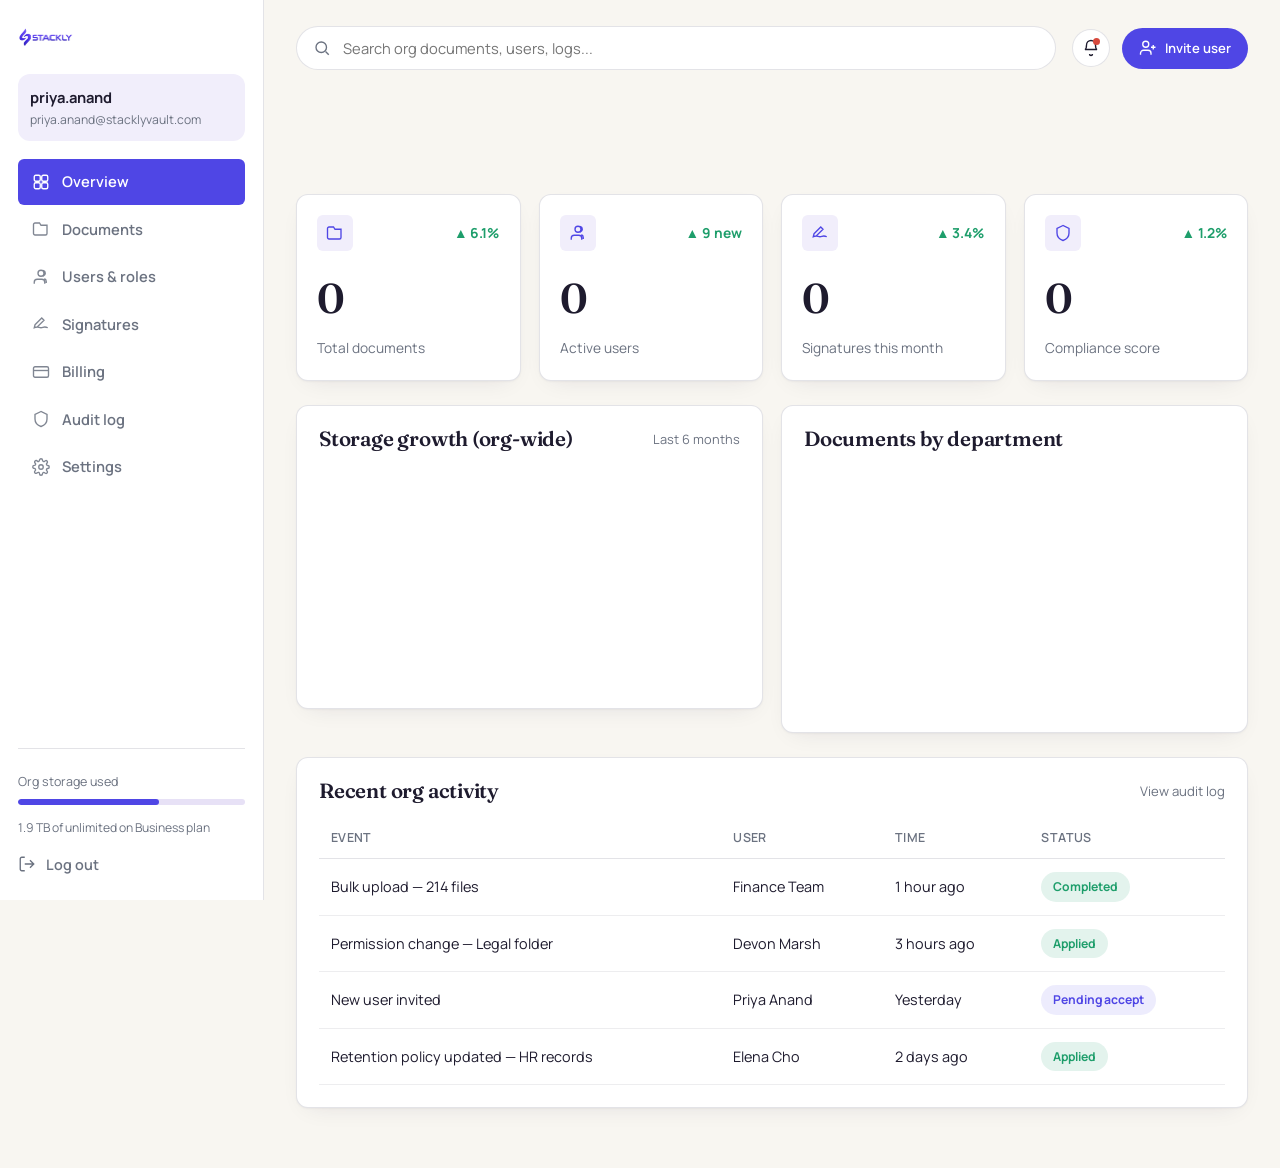
==== admin-dashboard.html @ 72984725 "Add files via upload" ====
<!DOCTYPE html>
<html lang="en">
<head>
<meta charset="UTF-8">
<meta name="viewport" content="width=device-width, initial-scale=1.0">
<title>Admin Dashboard — Stackly Vault</title>
<meta name="description" content="Manage users, documents, signatures, billing, and audit logs across your Stackly Vault organization.">
<link rel="icon" href="./stackly.png">
<link rel="preconnect" href="https://fonts.googleapis.com">
<style>
/* ============================================================
   STACKLY VAULT — Design system v2
   "declassified paper" — off-white / parchment surfaces
   + indigo accent, warm red as rare alert accent only.
   ============================================================ */

@import url('https://fonts.googleapis.com/css2?family=Fraunces:ital,opsz,wght@0,9..144,300;0,9..144,400;0,9..144,500;0,9..144,600;0,9..144,700;1,9..144,400;1,9..144,500&family=Manrope:wght@400;500;600;700;800&display=swap');

:root{
  /* color */
  --bg:       #F8F6F1;   /* page background — warm off-white */
  --bg-soft:  #EFEBFA;   /* alternate section tint — soft indigo-white */
  --surface:  #FFFFFF;   /* card / surface background */
  --surface-2:#F1EEFB;   /* icon chips, secondary surface */
  --surface-3:#E7E1F6;   /* stacked-card shadow layer, deeper tint */

  --ink:      #1E1B2E;   /* primary dark text (deep indigo-black) */
  --ink-2:    #FFFFFF;   /* card surface (kept for compatibility — same as --surface) */
  --mist:     #F1EEFB;   /* light indigo-tinted surface (icon boxes, chips) */
  --mist-2:   #E7E1F6;   /* deeper tint (stack shadows, borders) */
  --paper:    #F8F6F1;   /* alias of --bg, kept for compatibility */
  --paper-2:  #EFEBFA;   /* alias of --bg-soft */

  --manila:   #4F46E5;   /* PRIMARY ACCENT — indigo-600 */
  --manila-2: #6D5EF5;   /* accent hover / lighter — indigo-500 */
  --indigo:   #4F46E5;
  --indigo-2: #6D5EF5;
  --on-accent:#FFFFFF;   /* text placed on top of the accent color */

  --redline:  #D6483C;   /* rare alert accent */
  --slate:    #6B7280;   /* muted text */
  --slate-2:  #8B8FA3;   /* lighter muted text */
  --line:     rgba(30,27,60,0.12);
  --line-soft:rgba(30,27,60,0.08);

  /* type */
  --serif: 'Fraunces', 'Iowan Old Style', Georgia, serif;
  --sans: 'Manrope', -apple-system, BlinkMacSystemFont, 'Segoe UI', sans-serif;

  /* scale */
  --step--1: clamp(0.83rem, 0.8rem + 0.15vw, 0.9rem);
  --step-0:  clamp(1rem, 0.95rem + 0.25vw, 1.1rem);
  --step-1:  clamp(1.2rem, 1.1rem + 0.4vw, 1.4rem);
  --step-2:  clamp(1.5rem, 1.3rem + 0.8vw, 1.9rem);
  --step-3:  clamp(1.9rem, 1.6rem + 1.4vw, 2.6rem);
  --step-4:  clamp(2.4rem, 1.9rem + 2.2vw, 3.6rem);
  --step-5:  clamp(3rem,   2.2rem + 3.6vw, 5.2rem);

  --radius-s: 6px;
  --radius-m: 12px;
  --radius-l: 22px;
  --ease: cubic-bezier(.16,.84,.44,1);
  --dur: .6s;

  --container: 1240px;
  --shadow-card: 0 1px 2px rgba(30,27,60,.04), 0 8px 24px -12px rgba(30,27,60,.12);
  --shadow-lift: 0 20px 45px -20px rgba(30,27,60,.28);
}

*,*::before,*::after{ box-sizing: border-box; }
html{ scroll-behavior:smooth; }
body{
  margin:0;
  background: var(--bg);
  color: var(--ink);
  font-family: var(--sans);
  font-size: var(--step-0);
  line-height:1.6;
  -webkit-font-smoothing:antialiased;
  overflow-x:hidden;
}
img{ max-width:100%; display:block; }
a{ color:inherit; text-decoration:none; }
ul{ list-style:none; margin:0; padding:0; }
button{ font-family:inherit; }
h1,h2,h3,h4{ font-family: var(--serif); margin:0; font-weight:600; line-height:1.08; letter-spacing:-0.01em; color: var(--ink); }
p{ margin:0; }

::selection{ background: var(--manila); color: #fff; }

::-webkit-scrollbar{ width:10px; height:10px; }
::-webkit-scrollbar-track{ background: var(--bg); }
::-webkit-scrollbar-thumb{ background: var(--surface-3); border-radius:10px; }
::-webkit-scrollbar-thumb:hover{ background: var(--manila); }

:focus-visible{ outline: 2px solid var(--manila); outline-offset:3px; }

.container{ max-width: var(--container); margin:0 auto; padding: 0 32px; }

/* .paper-section = subtle alternate tint for visual rhythm (both are light now) */
.paper-section{ background: var(--bg-soft); color: var(--ink); }
.paper-section h1,.paper-section h2,.paper-section h3{ color: var(--ink); }
.paper-section .eyebrow{ color: var(--indigo); }
.paper-section .muted{ color: var(--slate); }

.muted{ color: var(--slate); }
.eyebrow{
  display:inline-flex; align-items:center; gap:8px;
  font-size:var(--step--1); color: var(--indigo);
  font-weight:600;
}
.eyebrow::before{
  content:''; width:16px; height:2px; background: var(--manila); display:inline-block;
}

/* ---------- custom cursor ---------- */
.cursor-dot{
  position:fixed; width:8px; height:8px; border-radius:50%; background:var(--manila);
  pointer-events:none; z-index:9998; transform:translate(-50%,-50%);
  display:none;
}
.cursor-ring{
  position:fixed; width:34px; height:34px; border-radius:50%; border:1px solid var(--manila);
  pointer-events:none; z-index:9998; transform:translate(-50%,-50%); transition: width .25s var(--ease), height .25s var(--ease), opacity .25s;
  display:none;
}
@media (hover:hover) and (pointer:fine){
  .cursor-dot, .cursor-ring{ display:block; }
}

/* ---------- background canvas ---------- */
.grid-field{
  position:absolute; inset:0; overflow:hidden; pointer-events:none; z-index:0;
}
.grid-field canvas{ position:absolute; inset:0; width:100%; height:100%; opacity:.7; }
.grid-field .glow{
  position:absolute; width:60vw; height:60vw; border-radius:50%;
  background: radial-gradient(circle, rgba(79,70,229,.14), transparent 65%);
  filter: blur(10px);
}
.grid-field .glow.a{ top:-20%; left:-10%; }
.grid-field .glow.b{ bottom:-25%; right:-10%; background: radial-gradient(circle, rgba(214,72,60,.08), transparent 65%); }

/* ---------- scroll reveal states (JS toggles .in-view) ---------- */
.reveal{ opacity:0; transform:translateY(16px); transition:opacity .7s var(--ease), transform .7s var(--ease); }
.reveal.in-view{ opacity:1; transform:translateY(0); }

/* ---------- buttons ---------- */
.btn{
  display:inline-flex; align-items:center; gap:8px;
  padding:12px 20px; border-radius:999px; border:1px solid transparent;
  font-size:var(--step--1); font-weight:600; cursor:pointer;
  transition: transform .25s var(--ease), background .25s var(--ease), border-color .25s var(--ease);
}
.btn svg{ flex:none; }
.btn-primary{ background:var(--manila); color:var(--on-accent); }
.btn-primary:hover{ background:var(--manila-2); }
.btn-ghost{ background:transparent; color:var(--ink); border-color:var(--line); }
.btn-ghost:hover{ border-color:var(--manila); color:var(--manila); }
.btn-sm{ padding:9px 16px; font-size:.82rem; }

.icon-btn{
  display:inline-flex; align-items:center; justify-content:center;
  width:38px; height:38px; border-radius:50%; border:1px solid var(--line);
  background:var(--surface); color:var(--ink); cursor:pointer;
  transition: border-color .2s var(--ease), color .2s var(--ease);
}
.icon-btn:hover{ border-color:var(--manila); color:var(--manila); }

/* ---------- shell layout ---------- */
.dash-wrap{ display:flex; min-height:100vh; position:relative; }

.dash-scrim{
  position:fixed; inset:0; background:rgba(30,27,60,.4); z-index:39;
  opacity:0; pointer-events:none; transition:opacity .3s var(--ease);
}
.dash-scrim.show{ opacity:1; pointer-events:auto; }

/* ---------- sidebar ---------- */
.dash-sidebar{
  width:264px; flex:none; background:var(--surface);
  border-right:1px solid var(--line); display:flex; flex-direction:column;
  padding:24px 18px; position:sticky; top:0; height:100vh; z-index:40;
}
.sidebar-head{ display:flex; align-items:center; justify-content:space-between; margin-bottom:22px; }
.sidebar-head .logo img{ height:28px; width:auto; }
.sidebar-close{ display:none; }

.user-card{
  display:flex; align-items:center; gap:12px;
  padding:12px; margin-bottom:18px; border-radius:var(--radius-m);
  background:var(--surface-2);
}
.user-card img{ width:38px; height:38px; border-radius:50%; object-fit:cover; }
.user-card .u-name{ font-weight:700; font-size:.92rem; }
.user-card .u-email{ color:var(--slate); font-size:.76rem; }

.dash-nav{ display:flex; flex-direction:column; gap:2px; flex:1; }
.dash-nav a{
  display:flex; align-items:center; gap:12px;
  padding:11px 14px; border-radius:var(--radius-s);
  color:var(--slate); font-weight:600; font-size:.92rem;
  transition: background .2s var(--ease), color .2s var(--ease);
}
.dash-nav a svg{ flex:none; opacity:.85; }
.dash-nav a:hover{ background:var(--surface-2); color:var(--ink); }
.dash-nav a.active{ background:var(--manila); color:var(--on-accent); }
.dash-nav a.active svg{ opacity:1; }

.sidebar-foot{ padding-top:16px; border-top:1px solid var(--line); display:flex; flex-direction:column; gap:14px; }
.storage-meter .bar{ height:6px; border-radius:99px; background:var(--surface-3); margin:6px 0; overflow:hidden; }
.storage-meter .bar span{ display:block; height:100%; background:var(--manila); border-radius:99px; }
.logout-link{ display:flex; align-items:center; gap:10px; color:var(--slate); font-weight:600; font-size:.9rem; }
.logout-link:hover{ color:var(--redline); }

/* ---------- main / topbar ----------
   min-width:0 on the flex item is the key fix: without it, a flex
   child refuses to shrink below its content's intrinsic width, so
   any fixed-width descendant (e.g. the old .dash-search min-width)
   forces the whole row wider than the viewport. Because body has
   overflow-x:hidden, that excess gets silently clipped instead of
   scrolling — which is what caused cards to appear sliced off. */
.dash-main{ flex:1; min-width:0; padding:26px 32px 60px; }

.dash-topbar{
  display:flex; align-items:center; justify-content:space-between;
  gap:16px; margin-bottom:26px; min-width:0;
}
.dash-topbar > div:first-child{ min-width:0; flex:1; display:flex; align-items:center; gap:14px; }
.sidebar-open{ display:none; }
.dash-search{
  display:flex; align-items:center; gap:10px;
  background:var(--surface); border:1px solid var(--line); border-radius:999px;
  padding:10px 16px; min-width:0; flex:1 1 200px; color:var(--slate);
}
.dash-search input{
  border:none; outline:none; background:transparent; flex:1; min-width:0;
  font-family:inherit; font-size:.92rem; color:var(--ink);
}
.dash-topbar-actions{ display:flex; align-items:center; gap:12px; flex:none; }
.bell-btn{ position:relative; }
.bell-dot{ position:absolute; top:8px; right:9px; width:7px; height:7px; border-radius:50%; background:var(--redline); }

/* ---------- view switching ---------- */
.dash-view{ display:none; }
.dash-view.active{ display:block; }
.dash-greet p{ color:var(--slate); margin-top:6px; }

/* ---------- kpis ---------- */
.kpi-row{ display:grid; grid-template-columns:repeat(4,1fr); gap:18px; margin-bottom:24px; }
.kpi-card{
  background:var(--surface); border:1px solid var(--line); border-radius:var(--radius-m);
  padding:20px; box-shadow:var(--shadow-card); min-width:0;
}
.kpi-top{ display:flex; align-items:center; justify-content:space-between; margin-bottom:14px; }
.kpi-ic{
  width:36px; height:36px; border-radius:var(--radius-s);
  background:var(--surface-2); color:var(--manila);
  display:flex; align-items:center; justify-content:center;
}
.kpi-delta{ font-size:.78rem; font-weight:700; color:var(--slate); }
.kpi-delta.up{ color:#1E9E6B; }
.kpi-delta.down{ color:var(--redline); }
.kpi-card b{ display:block; font-family:var(--serif); font-size:var(--step-3); font-weight:600; }
.kpi-card span{ color:var(--slate); font-size:.86rem; }

/* ---------- grids & panels ---------- */
.dash-grid-2{ display:grid; grid-template-columns:1fr 1fr; gap:18px; margin-bottom:24px; }
.panel{
  background:var(--surface); border:1px solid var(--line); border-radius:var(--radius-m);
  padding:22px; box-shadow:var(--shadow-card); margin-bottom:24px; min-width:0;
}
.panel:last-child{ margin-bottom:0; }
.panel-head{ display:flex; align-items:center; justify-content:space-between; margin-bottom:16px; flex-wrap:wrap; gap:8px; }
.chart-box{ height:220px; min-width:0; }
.chart-box > div{ min-width:0; }

/* ---------- tables ---------- */
.table-scroll{ overflow-x:auto; }
.data-table{ width:100%; border-collapse:collapse; font-size:.9rem; }
.data-table th{
  text-align:left; padding:10px 12px; color:var(--slate); font-weight:600;
  font-size:.78rem; text-transform:uppercase; letter-spacing:.03em;
  border-bottom:1px solid var(--line);
}
.data-table td{ padding:13px 12px; border-bottom:1px solid var(--line-soft); vertical-align:middle; }
.data-table tbody tr:hover{ background:var(--surface-2); }

.row-file{ display:flex; align-items:center; gap:10px; font-weight:600; }
.f-ic{
  width:30px; height:30px; border-radius:var(--radius-s); background:var(--surface-2);
  color:var(--manila); display:flex; align-items:center; justify-content:center; flex:none;
}
.row-actions{ display:flex; align-items:center; gap:6px; justify-content:flex-end; }
.row-actions button{
  width:32px; height:32px; border-radius:50%; border:1px solid transparent;
  background:transparent; color:var(--slate); cursor:pointer; display:flex; align-items:center; justify-content:center;
}
.row-actions button:hover{ background:var(--surface-2); color:var(--manila); }

.status-pill{
  display:inline-flex; align-items:center; padding:5px 12px; border-radius:999px;
  font-size:.76rem; font-weight:700;
}
.status-pill.ok{ background:rgba(30,158,107,.12); color:#1E9E6B; }
.status-pill.wait{ background:rgba(79,70,229,.1); color:var(--manila); }
.status-pill.bad{ background:rgba(214,72,60,.12); color:var(--redline); }

/* ---------- billing info rows ---------- */
.info-row{
  display:flex; align-items:center; justify-content:space-between;
  padding:12px 0; border-bottom:1px solid var(--line-soft); font-size:.92rem; gap:12px;
}
.info-row:last-of-type{ border-bottom:none; }
.info-row span:first-child{ color:var(--slate); }
.info-row span:last-child{ font-weight:600; text-align:right; }

/* ---------- settings form + toggles ---------- */
.field{ margin-bottom:16px; display:flex; flex-direction:column; gap:6px; }
.field label{ font-size:.82rem; font-weight:600; color:var(--slate); }
.field input{
  border:1px solid var(--line); border-radius:var(--radius-s); padding:11px 14px;
  font-family:inherit; font-size:.92rem; color:var(--ink); background:var(--bg);
  outline:none; transition:border-color .2s var(--ease); width:100%; min-width:0;
}
.field input:focus{ border-color:var(--manila); }
.settings-form .btn{ margin-top:4px; }

.toggle-row{
  display:flex; align-items:center; justify-content:space-between; gap:16px;
  padding:14px 0; border-bottom:1px solid var(--line-soft);
}
.toggle-row:last-child{ border-bottom:none; }
.toggle-row p{ font-weight:600; margin-bottom:2px; }
.toggle-row span{ color:var(--slate); font-size:.82rem; }

.switch{ position:relative; display:inline-block; width:44px; height:26px; flex:none; }
.switch input{ opacity:0; width:0; height:0; }
.switch .slider{
  position:absolute; inset:0; background:var(--surface-3); border-radius:999px; cursor:pointer;
  transition:background .25s var(--ease);
}
.switch .slider::before{
  content:''; position:absolute; width:20px; height:20px; left:3px; top:3px;
  background:#fff; border-radius:50%; transition:transform .25s var(--ease);
  box-shadow:0 1px 3px rgba(30,27,60,.3);
}
.switch input:checked + .slider{ background:var(--manila); }
.switch input:checked + .slider::before{ transform:translateX(18px); }

/* ---------- toasts ---------- */
#stacklyToasts{
  position:fixed; top:20px; right:20px; z-index:10000;
  display:flex; flex-direction:column; gap:10px; width:min(340px, calc(100vw - 40px));
}
.stackly-toast{
  display:flex; align-items:flex-start; gap:12px;
  background:var(--surface); border:1px solid var(--line); border-radius:var(--radius-m);
  padding:14px 16px; box-shadow:var(--shadow-lift);
  opacity:0; transform:translateX(20px); transition:opacity .35s var(--ease), transform .35s var(--ease);
}
.stackly-toast.show{ opacity:1; transform:translateX(0); }
.stackly-toast .toast-icon{
  width:24px; height:24px; border-radius:50%; flex:none;
  background:rgba(30,158,107,.15); color:#1E9E6B;
  display:flex; align-items:center; justify-content:center; font-weight:700; font-size:.82rem;
}
.stackly-toast.error .toast-icon{ background:rgba(214,72,60,.15); color:var(--redline); }
.toast-body{ flex:1; min-width:0; }
.toast-title{ font-weight:700; font-size:.9rem; }
.toast-msg{ color:var(--slate); font-size:.82rem; margin-top:2px; }
.toast-close{
  background:none; border:none; color:var(--slate); cursor:pointer; font-size:1.1rem; line-height:1;
}

/* ============================================================
   RESPONSIVE
   Tiers: >1024 desktop shell · 1024 tablet (sidebar off-canvas)
   · 768 topbar wraps · 640 single-column mobile · 400 tight phones
   ============================================================ */
@media (max-width: 1024px){
  .dash-sidebar{
    position:fixed; left:0; top:0; transform:translateX(-100%);
    transition:transform .3s var(--ease); box-shadow:var(--shadow-lift);
  }
  .dash-sidebar.open{ transform:translateX(0); }
  .sidebar-close{ display:inline-flex; }
  .sidebar-open{ display:inline-flex; }
  .kpi-row{ grid-template-columns:repeat(2,1fr); }
  .dash-grid-2{ grid-template-columns:1fr; }
}

@media (max-width: 768px){
  .dash-topbar{ flex-wrap:wrap; row-gap:12px; }
  .dash-topbar > div:first-child{ min-width:0; }
  .dash-topbar-actions{ width:100%; justify-content:space-between; }
}

@media (max-width: 640px){
  .dash-main{ padding:18px 16px 48px; }
  .kpi-row{ grid-template-columns:1fr; gap:14px; }
  .panel{ padding:16px; }
  .kpi-card{ padding:16px; }
  .info-row{ flex-wrap:wrap; }
  .info-row span:last-child{ text-align:left; }
  /* Bar/donut charts are built as flex rows in JS (see storageChart /
     typeDonut below). At narrow widths the 6 monthly bars can't shrink
     below their own min-content size, so they used to overflow past the
     panel's right edge and get sliced off by body's overflow-x:hidden.
     Make the chart area its own horizontal scroller instead, and keep
     the generated bars/labels from shrinking so they stay legible. */
  .chart-box{ overflow-x:auto; overflow-y:hidden; -webkit-overflow-scrolling:touch; }
  .chart-box > div{ min-width:max-content; }
  .chart-box > div > div{ flex:0 0 44px; }
}

@media (max-width: 400px){
  .container{ padding:0 18px; }
  .kpi-card b{ font-size: var(--step-2); }
  .dash-topbar-actions .btn-sm span{ display:none; }
}

</style>
</head>
<body>
<div class="dash-wrap">
  
<div class="dash-scrim"></div>
<aside class="dash-sidebar">
  <div class="sidebar-head">
    <a href="index.html" class="logo"><img src="./stackly.png" alt="Stackly"></a>
    <button class="icon-btn sidebar-close" aria-label="Close menu">
      <svg width="16" height="16" viewBox="0 0 24 24" fill="none" stroke="currentColor" stroke-width="2"><path d="M18 6 6 18M6 6l12 12"/></svg>
    </button>
  </div>
  <div class="user-card">
    <!-- <img src="https://images.unsplash.com/photo-1438761681033-6461ffad8d80?auto=format&fit=crop&w=200&q=80" alt="Admin avatar"> -->
    <div>
      <div class="u-name" data-user-name>priya.anand</div>
      <div class="u-email" data-user-email>priya.anand@stacklyvault.com</div>
    </div>
  </div>
  <nav class="dash-nav">
    <a href="#" data-view="overview" class="active"><svg width="18" height="18" viewBox="0 0 24 24" fill="none" stroke="currentColor" stroke-width="1.8" ><rect x="3" y="3" width="8" height="8" rx="2"/><rect x="13" y="3" width="8" height="8" rx="2"/><rect x="3" y="13" width="8" height="8" rx="2"/><rect x="13" y="13" width="8" height="8" rx="2"/></svg> Overview</a>
    <a href="#" data-view="documents"><svg width="18" height="18" viewBox="0 0 24 24" fill="none" stroke="currentColor" stroke-width="1.8" ><path d="M4 4h6l2 3h8v11a2 2 0 0 1-2 2H4a2 2 0 0 1-2-2V6a2 2 0 0 1 2-2Z"/></svg> Documents</a>
    <a href="#" data-view="users"><svg width="18" height="18" viewBox="0 0 24 24" fill="none" stroke="currentColor" stroke-width="1.8" ><path d="M17 21v-2a4 4 0 0 0-4-4H7a4 4 0 0 0-4 4v2M12 11a4 4 0 1 0 0-8 4 4 0 0 0 0 8Zm7 9v-2a3.9 3.9 0 0 0-2.5-3.7M15 3.2a4 4 0 0 1 0 7.6"/></svg> Users &amp; roles</a>
    <a href="#" data-view="signatures"><svg width="18" height="18" viewBox="0 0 24 24" fill="none" stroke="currentColor" stroke-width="1.8" ><path d="M3 17s2-1 4-1 3 1 5 1 3-1 5-1 4 1 4 1M4 13l9-9 3 3-9 9-4 1 1-4Z"/></svg> Signatures</a>
    <a href="#" data-view="billing"><svg width="18" height="18" viewBox="0 0 24 24" fill="none" stroke="currentColor" stroke-width="1.8" ><rect x="2" y="5" width="20" height="14" rx="2"/><path d="M2 10h20"/></svg> Billing</a>
    <a href="#" data-view="audit"><svg width="18" height="18" viewBox="0 0 24 24" fill="none" stroke="currentColor" stroke-width="1.8" ><path d="M12 2 4 6v6c0 5 3.5 8.5 8 10 4.5-1.5 8-5 8-10V6z"/></svg> Audit log</a>
    <a href="#" data-view="settings"><svg width="18" height="18" viewBox="0 0 24 24" fill="none" stroke="currentColor" stroke-width="1.8" ><circle cx="12" cy="12" r="3"/><path d="M19.4 15a1.7 1.7 0 0 0 .3 1.9l.1.1a2 2 0 1 1-2.8 2.8l-.1-.1a1.7 1.7 0 0 0-1.9-.3 1.7 1.7 0 0 0-1 1.5V21a2 2 0 1 1-4 0v-.1a1.7 1.7 0 0 0-1-1.6 1.7 1.7 0 0 0-1.9.3l-.1.1a2 2 0 1 1-2.8-2.8l.1-.1a1.7 1.7 0 0 0 .3-1.9 1.7 1.7 0 0 0-1.5-1H3a2 2 0 1 1 0-4h.1a1.7 1.7 0 0 0 1.6-1 1.7 1.7 0 0 0-.3-1.9l-.1-.1a2 2 0 1 1 2.8-2.8l.1.1a1.7 1.7 0 0 0 1.9.3H9a1.7 1.7 0 0 0 1-1.5V3a2 2 0 1 1 4 0v.1a1.7 1.7 0 0 0 1 1.5 1.7 1.7 0 0 0 1.9-.3l.1-.1a2 2 0 1 1 2.8 2.8l-.1.1a1.7 1.7 0 0 0-.3 1.9V9a1.7 1.7 0 0 0 1.5 1H21a2 2 0 1 1 0 4h-.1a1.7 1.7 0 0 0-1.5 1Z"/></svg> Settings</a>
  </nav>
  <div class="sidebar-foot">
    <div class="storage-meter">
      <span class="muted" style="font-size:.78rem;">Org storage used</span>
      <div class="bar"><span style="width:62%;"></span></div>
      <span class="muted" style="font-size:.76rem;">1.9 TB of unlimited on Business plan</span>
    </div>
    <a href="login.html" class="logout-link"><svg width="18" height="18" viewBox="0 0 24 24" fill="none" stroke="currentColor" stroke-width="1.8" ><path d="M9 21H5a2 2 0 0 1-2-2V5a2 2 0 0 1 2-2h4"/><path d="m16 17 5-5-5-5M21 12H9"/></svg> Log out</a>
  </div>
</aside>

  <main class="dash-main">
    
<div class="dash-topbar">
  <div>
    <button class="icon-btn sidebar-open" aria-label="Open menu">
      <svg width="16" height="16" viewBox="0 0 24 24" fill="none" stroke="currentColor" stroke-width="2"><path d="M3 6h18M3 12h18M3 18h18"/></svg>
    </button>
    <div class="dash-search"><svg width="18" height="18" viewBox="0 0 24 24" fill="none" stroke="currentColor" stroke-width="1.8" ><circle cx="11" cy="11" r="7"/><path d="m21 21-4.3-4.3"/></svg><input type="text" placeholder="Search org documents, users, logs..."></div>
  </div>
  <div class="dash-topbar-actions">
    <button class="icon-btn bell-btn"><svg width="18" height="18" viewBox="0 0 24 24" fill="none" stroke="currentColor" stroke-width="1.8" ><path d="M6 8a6 6 0 1 1 12 0c0 5 2 6 2 6H4s2-1 2-6Z"/><path d="M10 20a2 2 0 0 0 4 0"/></svg><span class="bell-dot"></span></button>
    <a href="#" data-view="users" class="btn btn-primary btn-sm magnetic"><svg width="18" height="18" viewBox="0 0 24 24" fill="none" stroke="currentColor" stroke-width="1.8" ><path d="M16 21v-2a4 4 0 0 0-4-4H6a4 4 0 0 0-4 4v2M9 11a4 4 0 1 0 0-8 4 4 0 0 0 0 8ZM19 8v6M22 11h-6"/></svg> <span>Invite user</span></a>
  </div>
</div>

    
<div class="dash-view active" data-view="overview">
  <div class="dash-greet reveal" style="margin-bottom:26px;">
    <h1>Welcome back , Admin</h1>
    <p>Storage, signature, and access health across your whole workspace.</p>
  </div>
  <div class="kpi-row stagger-group">
    <div class="kpi-card"><div class="kpi-top"><div class="kpi-ic"><svg width="18" height="18" viewBox="0 0 24 24" fill="none" stroke="currentColor" stroke-width="1.8" ><path d="M4 4h6l2 3h8v11a2 2 0 0 1-2 2H4a2 2 0 0 1-2-2V6a2 2 0 0 1 2-2Z"/></svg></div><span class="kpi-delta up">▲ 6.1%</span></div><b data-count="48210">0</b><span>Total documents</span></div>
    <div class="kpi-card"><div class="kpi-top"><div class="kpi-ic"><svg width="18" height="18" viewBox="0 0 24 24" fill="none" stroke="currentColor" stroke-width="1.8" ><path d="M17 21v-2a4 4 0 0 0-4-4H7a4 4 0 0 0-4 4v2M12 11a4 4 0 1 0 0-8 4 4 0 0 0 0 8Zm7 9v-2a3.9 3.9 0 0 0-2.5-3.7M15 3.2a4 4 0 0 1 0 7.6"/></svg></div><span class="kpi-delta up">▲ 9 new</span></div><b data-count="214">0</b><span>Active users</span></div>
    <div class="kpi-card"><div class="kpi-top"><div class="kpi-ic"><svg width="18" height="18" viewBox="0 0 24 24" fill="none" stroke="currentColor" stroke-width="1.8" ><path d="M3 17s2-1 4-1 3 1 5 1 3-1 5-1 4 1 4 1M4 13l9-9 3 3-9 9-4 1 1-4Z"/></svg></div><span class="kpi-delta up">▲ 3.4%</span></div><b data-count="612">0</b><span>Signatures this month</span></div>
    <div class="kpi-card"><div class="kpi-top"><div class="kpi-ic"><svg width="18" height="18" viewBox="0 0 24 24" fill="none" stroke="currentColor" stroke-width="1.8" ><path d="M12 2 4 6v6c0 5 3.5 8.5 8 10 4.5-1.5 8-5 8-10V6z"/></svg></div><span class="kpi-delta up">▲ 1.2%</span></div><b data-count="98">0</b><span>Compliance score</span></div>
  </div>
  <div class="dash-grid-2">
    <div class="panel">
      <div class="panel-head"><h3>Storage growth (org-wide)</h3><span class="muted" style="font-size:.8rem;">Last 6 months</span></div>
      <div class="chart-box" id="storageChart"></div>
    </div>
    <div class="panel">
      <div class="panel-head"><h3>Documents by department</h3></div>
      <div id="typeDonut" style="display:flex;flex-direction:column;align-items:center;gap:18px;"></div>
    </div>
  </div>
  <div class="panel">
    <div class="panel-head"><h3>Recent org activity</h3><a href="#" data-view="audit" class="muted" style="font-size:.82rem;">View audit log</a></div>
    <div class="table-scroll">
      <table class="data-table">
        <thead><tr><th>Event</th><th>User</th><th>Time</th><th>Status</th></tr></thead>
        <tbody>
          <tr><td>Bulk upload — 214 files</td><td>Finance Team</td><td>1 hour ago</td><td><span class="status-pill ok">Completed</span></td></tr>
          <tr><td>Permission change — Legal folder</td><td>Devon Marsh</td><td>3 hours ago</td><td><span class="status-pill ok">Applied</span></td></tr>
          <tr><td>New user invited</td><td>Priya Anand</td><td>Yesterday</td><td><span class="status-pill wait">Pending accept</span></td></tr>
          <tr><td>Retention policy updated — HR records</td><td>Elena Cho</td><td>2 days ago</td><td><span class="status-pill ok">Applied</span></td></tr>
        </tbody>
      </table>
    </div>
  </div>
</div>

    
<div class="dash-view" data-view="documents">
  <div class="panel-head" style="margin-bottom:20px;"><h3 style="font-size:1.4rem;font-family:var(--serif);">All documents</h3><a href="#" class="btn btn-primary btn-sm magnetic"><svg width="18" height="18" viewBox="0 0 24 24" fill="none" stroke="currentColor" stroke-width="1.8" ><path d="M12 16V4M7 9l5-5 5 5"/><path d="M4 16v3a2 2 0 0 0 2 2h12a2 2 0 0 0 2-2v-3"/></svg> Bulk upload</a></div>
  <div class="panel">
    <div class="table-scroll">
      <table class="data-table">
        <thead><tr><th>Name</th><th>Folder</th><th>Owner</th><th>Modified</th><th>Status</th><th></th></tr></thead>
        <tbody>
          <tr><td><div class="row-file"><div class="f-ic"><svg width="18" height="18" viewBox="0 0 24 24" fill="none" stroke="currentColor" stroke-width="1.8" ><path d="M4 4h6l2 3h8v11a2 2 0 0 1-2 2H4a2 2 0 0 1-2-2V6a2 2 0 0 1 2-2Z"/></svg></div>Q3 Vendor Agreement.pdf</div></td><td>Contracts / 2026</td><td>Alex Morgan</td><td>2 hours ago</td><td><span class="status-pill ok">Signed</span></td><td class="row-actions"><button><svg width="18" height="18" viewBox="0 0 24 24" fill="none" stroke="currentColor" stroke-width="1.8" ><path d="M2 12s3.5-7 10-7 10 7 10 7-3.5 7-10 7-10-7-10-7Z"/><circle cx="12" cy="12" r="3"/></svg></button><button><svg width="18" height="18" viewBox="0 0 24 24" fill="none" stroke="currentColor" stroke-width="1.8" ><path d="M12 4v12m0 0 4-4m-4 4-4-4M4 20h16"/></svg></button><button><svg width="18" height="18" viewBox="0 0 24 24" fill="none" stroke="currentColor" stroke-width="1.8" ><circle cx="12" cy="5" r="1.4"/><circle cx="12" cy="12" r="1.4"/><circle cx="12" cy="19" r="1.4"/></svg></button></td></tr>
          <tr><td><div class="row-file"><div class="f-ic"><svg width="18" height="18" viewBox="0 0 24 24" fill="none" stroke="currentColor" stroke-width="1.8" ><path d="M4 4h6l2 3h8v11a2 2 0 0 1-2 2H4a2 2 0 0 1-2-2V6a2 2 0 0 1 2-2Z"/></svg></div>Master Services Agreement.pdf</div></td><td>Contracts / 2026</td><td>Legal Team</td><td>5 hours ago</td><td><span class="status-pill wait">Pending</span></td><td class="row-actions"><button><svg width="18" height="18" viewBox="0 0 24 24" fill="none" stroke="currentColor" stroke-width="1.8" ><path d="M2 12s3.5-7 10-7 10 7 10 7-3.5 7-10 7-10-7-10-7Z"/><circle cx="12" cy="12" r="3"/></svg></button><button><svg width="18" height="18" viewBox="0 0 24 24" fill="none" stroke="currentColor" stroke-width="1.8" ><path d="M12 4v12m0 0 4-4m-4 4-4-4M4 20h16"/></svg></button><button><svg width="18" height="18" viewBox="0 0 24 24" fill="none" stroke="currentColor" stroke-width="1.8" ><circle cx="12" cy="5" r="1.4"/><circle cx="12" cy="12" r="1.4"/><circle cx="12" cy="19" r="1.4"/></svg></button></td></tr>
          <tr><td><div class="row-file"><div class="f-ic"><svg width="18" height="18" viewBox="0 0 24 24" fill="none" stroke="currentColor" stroke-width="1.8" ><path d="M4 4h6l2 3h8v11a2 2 0 0 1-2 2H4a2 2 0 0 1-2-2V6a2 2 0 0 1 2-2Z"/></svg></div>Employee Handbook 2026.pdf</div></td><td>HR / Policies</td><td>HR Team</td><td>3 days ago</td><td><span class="status-pill ok">Signed</span></td><td class="row-actions"><button><svg width="18" height="18" viewBox="0 0 24 24" fill="none" stroke="currentColor" stroke-width="1.8" ><path d="M2 12s3.5-7 10-7 10 7 10 7-3.5 7-10 7-10-7-10-7Z"/><circle cx="12" cy="12" r="3"/></svg></button><button><svg width="18" height="18" viewBox="0 0 24 24" fill="none" stroke="currentColor" stroke-width="1.8" ><path d="M12 4v12m0 0 4-4m-4 4-4-4M4 20h16"/></svg></button><button><svg width="18" height="18" viewBox="0 0 24 24" fill="none" stroke="currentColor" stroke-width="1.8" ><circle cx="12" cy="5" r="1.4"/><circle cx="12" cy="12" r="1.4"/><circle cx="12" cy="19" r="1.4"/></svg></button></td></tr>
          <tr><td><div class="row-file"><div class="f-ic"><svg width="18" height="18" viewBox="0 0 24 24" fill="none" stroke="currentColor" stroke-width="1.8" ><path d="M4 4h6l2 3h8v11a2 2 0 0 1-2 2H4a2 2 0 0 1-2-2V6a2 2 0 0 1 2-2Z"/></svg></div>Insurance Claim — 0092.pdf</div></td><td>Finance / Claims</td><td>Finance Team</td><td>5 days ago</td><td><span class="status-pill bad">Expired</span></td><td class="row-actions"><button><svg width="18" height="18" viewBox="0 0 24 24" fill="none" stroke="currentColor" stroke-width="1.8" ><path d="M2 12s3.5-7 10-7 10 7 10 7-3.5 7-10 7-10-7-10-7Z"/><circle cx="12" cy="12" r="3"/></svg></button><button><svg width="18" height="18" viewBox="0 0 24 24" fill="none" stroke="currentColor" stroke-width="1.8" ><path d="M12 4v12m0 0 4-4m-4 4-4-4M4 20h16"/></svg></button><button><svg width="18" height="18" viewBox="0 0 24 24" fill="none" stroke="currentColor" stroke-width="1.8" ><circle cx="12" cy="5" r="1.4"/><circle cx="12" cy="12" r="1.4"/><circle cx="12" cy="19" r="1.4"/></svg></button></td></tr>
          <tr><td><div class="row-file"><div class="f-ic"><svg width="18" height="18" viewBox="0 0 24 24" fill="none" stroke="currentColor" stroke-width="1.8" ><path d="M4 4h6l2 3h8v11a2 2 0 0 1-2 2H4a2 2 0 0 1-2-2V6a2 2 0 0 1 2-2Z"/></svg></div>Board Minutes — Aug.pdf</div></td><td>Governance</td><td>Priya Anand</td><td>1 week ago</td><td><span class="status-pill ok">Signed</span></td><td class="row-actions"><button><svg width="18" height="18" viewBox="0 0 24 24" fill="none" stroke="currentColor" stroke-width="1.8" ><path d="M2 12s3.5-7 10-7 10 7 10 7-3.5 7-10 7-10-7-10-7Z"/><circle cx="12" cy="12" r="3"/></svg></button><button><svg width="18" height="18" viewBox="0 0 24 24" fill="none" stroke="currentColor" stroke-width="1.8" ><path d="M12 4v12m0 0 4-4m-4 4-4-4M4 20h16"/></svg></button><button><svg width="18" height="18" viewBox="0 0 24 24" fill="none" stroke="currentColor" stroke-width="1.8" ><circle cx="12" cy="5" r="1.4"/><circle cx="12" cy="12" r="1.4"/><circle cx="12" cy="19" r="1.4"/></svg></button></td></tr>
          <tr><td><div class="row-file"><div class="f-ic"><svg width="18" height="18" viewBox="0 0 24 24" fill="none" stroke="currentColor" stroke-width="1.8" ><path d="M4 4h6l2 3h8v11a2 2 0 0 1-2 2H4a2 2 0 0 1-2-2V6a2 2 0 0 1 2-2Z"/></svg></div>Vendor Master List.xlsx</div></td><td>Finance / Vendors</td><td>Finance Team</td><td>2 weeks ago</td><td><span class="status-pill wait">Draft</span></td><td class="row-actions"><button><svg width="18" height="18" viewBox="0 0 24 24" fill="none" stroke="currentColor" stroke-width="1.8" ><path d="M2 12s3.5-7 10-7 10 7 10 7-3.5 7-10 7-10-7-10-7Z"/><circle cx="12" cy="12" r="3"/></svg></button><button><svg width="18" height="18" viewBox="0 0 24 24" fill="none" stroke="currentColor" stroke-width="1.8" ><path d="M12 4v12m0 0 4-4m-4 4-4-4M4 20h16"/></svg></button><button><svg width="18" height="18" viewBox="0 0 24 24" fill="none" stroke="currentColor" stroke-width="1.8" ><circle cx="12" cy="5" r="1.4"/><circle cx="12" cy="12" r="1.4"/><circle cx="12" cy="19" r="1.4"/></svg></button></td></tr>
        </tbody>
      </table>
    </div>
  </div>
</div>

    
<div class="dash-view" data-view="users">
  <div class="panel-head" style="margin-bottom:20px;"><h3 style="font-size:1.4rem;font-family:var(--serif);">Users &amp; roles</h3><a href="#" class="btn btn-primary btn-sm magnetic"><svg width="18" height="18" viewBox="0 0 24 24" fill="none" stroke="currentColor" stroke-width="1.8" ><path d="M16 21v-2a4 4 0 0 0-4-4H6a4 4 0 0 0-4 4v2M9 11a4 4 0 1 0 0-8 4 4 0 0 0 0 8ZM19 8v6M22 11h-6"/></svg> Invite user</a></div>
  <div class="kpi-row" style="grid-template-columns:repeat(3,1fr);margin-bottom:24px;">
    <div class="kpi-card"><b>214</b><span>Active users</span></div>
    <div class="kpi-card"><b>6</b><span>Pending invites</span></div>
    <div class="kpi-card"><b>12</b><span>Admins</span></div>
  </div>
  <div class="panel">
    <div class="table-scroll">
      <table class="data-table">
        <thead><tr><th>Name</th><th>Email</th><th>Role</th><th>Status</th><th></th></tr></thead>
        <tbody>
          <tr><td><div class="row-file"><img src="https://images.unsplash.com/photo-1500648767791-00dcc994a43e?auto=format&fit=crop&w=100&q=80" style="width:30px;height:30px;border-radius:50%;object-fit:cover;">Alex Morgan</div></td><td>alex.morgan@stacklyvault.com</td><td>Member</td><td><span class="status-pill ok">Active</span></td><td class="row-actions"><button><svg width="18" height="18" viewBox="0 0 24 24" fill="none" stroke="currentColor" stroke-width="1.8" ><circle cx="12" cy="12" r="3"/><path d="M19.4 15a1.7 1.7 0 0 0 .3 1.9l.1.1a2 2 0 1 1-2.8 2.8l-.1-.1a1.7 1.7 0 0 0-1.9-.3 1.7 1.7 0 0 0-1 1.5V21a2 2 0 1 1-4 0v-.1a1.7 1.7 0 0 0-1-1.6 1.7 1.7 0 0 0-1.9.3l-.1.1a2 2 0 1 1-2.8-2.8l.1-.1a1.7 1.7 0 0 0 .3-1.9 1.7 1.7 0 0 0-1.5-1H3a2 2 0 1 1 0-4h.1a1.7 1.7 0 0 0 1.6-1 1.7 1.7 0 0 0-.3-1.9l-.1-.1a2 2 0 1 1 2.8-2.8l.1.1a1.7 1.7 0 0 0 1.9.3H9a1.7 1.7 0 0 0 1-1.5V3a2 2 0 1 1 4 0v.1a1.7 1.7 0 0 0 1 1.5 1.7 1.7 0 0 0 1.9-.3l.1-.1a2 2 0 1 1 2.8 2.8l-.1.1a1.7 1.7 0 0 0-.3 1.9V9a1.7 1.7 0 0 0 1.5 1H21a2 2 0 1 1 0 4h-.1a1.7 1.7 0 0 0-1.5 1Z"/></svg></button><button><svg width="18" height="18" viewBox="0 0 24 24" fill="none" stroke="currentColor" stroke-width="1.8" ><circle cx="12" cy="5" r="1.4"/><circle cx="12" cy="12" r="1.4"/><circle cx="12" cy="19" r="1.4"/></svg></button></td></tr>
          <tr><td><div class="row-file"><img src="https://images.unsplash.com/photo-1472099645785-5658abf4ff4e?auto=format&fit=crop&w=100&q=80" style="width:30px;height:30px;border-radius:50%;object-fit:cover;">Devon Marsh</div></td><td>devon.marsh@stacklyvault.com</td><td>Legal Admin</td><td><span class="status-pill ok">Active</span></td><td class="row-actions"><button><svg width="18" height="18" viewBox="0 0 24 24" fill="none" stroke="currentColor" stroke-width="1.8" ><circle cx="12" cy="12" r="3"/><path d="M19.4 15a1.7 1.7 0 0 0 .3 1.9l.1.1a2 2 0 1 1-2.8 2.8l-.1-.1a1.7 1.7 0 0 0-1.9-.3 1.7 1.7 0 0 0-1 1.5V21a2 2 0 1 1-4 0v-.1a1.7 1.7 0 0 0-1-1.6 1.7 1.7 0 0 0-1.9.3l-.1.1a2 2 0 1 1-2.8-2.8l.1-.1a1.7 1.7 0 0 0 .3-1.9 1.7 1.7 0 0 0-1.5-1H3a2 2 0 1 1 0-4h.1a1.7 1.7 0 0 0 1.6-1 1.7 1.7 0 0 0-.3-1.9l-.1-.1a2 2 0 1 1 2.8-2.8l.1.1a1.7 1.7 0 0 0 1.9.3H9a1.7 1.7 0 0 0 1-1.5V3a2 2 0 1 1 4 0v.1a1.7 1.7 0 0 0 1 1.5 1.7 1.7 0 0 0 1.9-.3l.1-.1a2 2 0 1 1 2.8 2.8l-.1.1a1.7 1.7 0 0 0-.3 1.9V9a1.7 1.7 0 0 0 1.5 1H21a2 2 0 1 1 0 4h-.1a1.7 1.7 0 0 0-1.5 1Z"/></svg></button><button><svg width="18" height="18" viewBox="0 0 24 24" fill="none" stroke="currentColor" stroke-width="1.8" ><circle cx="12" cy="5" r="1.4"/><circle cx="12" cy="12" r="1.4"/><circle cx="12" cy="19" r="1.4"/></svg></button></td></tr>
          <tr><td><div class="row-file"><img src="https://images.unsplash.com/photo-1544005313-94ddf0286df2?auto=format&fit=crop&w=100&q=80" style="width:30px;height:30px;border-radius:50%;object-fit:cover;">Elena Cho</div></td><td>elena.cho@stacklyvault.com</td><td>HR Admin</td><td><span class="status-pill ok">Active</span></td><td class="row-actions"><button><svg width="18" height="18" viewBox="0 0 24 24" fill="none" stroke="currentColor" stroke-width="1.8" ><circle cx="12" cy="12" r="3"/><path d="M19.4 15a1.7 1.7 0 0 0 .3 1.9l.1.1a2 2 0 1 1-2.8 2.8l-.1-.1a1.7 1.7 0 0 0-1.9-.3 1.7 1.7 0 0 0-1 1.5V21a2 2 0 1 1-4 0v-.1a1.7 1.7 0 0 0-1-1.6 1.7 1.7 0 0 0-1.9.3l-.1.1a2 2 0 1 1-2.8-2.8l.1-.1a1.7 1.7 0 0 0 .3-1.9 1.7 1.7 0 0 0-1.5-1H3a2 2 0 1 1 0-4h.1a1.7 1.7 0 0 0 1.6-1 1.7 1.7 0 0 0-.3-1.9l-.1-.1a2 2 0 1 1 2.8-2.8l.1.1a1.7 1.7 0 0 0 1.9.3H9a1.7 1.7 0 0 0 1-1.5V3a2 2 0 1 1 4 0v.1a1.7 1.7 0 0 0 1 1.5 1.7 1.7 0 0 0 1.9-.3l.1-.1a2 2 0 1 1 2.8 2.8l-.1.1a1.7 1.7 0 0 0-.3 1.9V9a1.7 1.7 0 0 0 1.5 1H21a2 2 0 1 1 0 4h-.1a1.7 1.7 0 0 0-1.5 1Z"/></svg></button><button><svg width="18" height="18" viewBox="0 0 24 24" fill="none" stroke="currentColor" stroke-width="1.8" ><circle cx="12" cy="5" r="1.4"/><circle cx="12" cy="12" r="1.4"/><circle cx="12" cy="19" r="1.4"/></svg></button></td></tr>
          <tr><td><div class="row-file"><img src="https://images.unsplash.com/photo-1517841905240-472988babdf9?auto=format&fit=crop&w=100&q=80" style="width:30px;height:30px;border-radius:50%;object-fit:cover;">Marcus Webb</div></td><td>marcus.webb@stacklyvault.com</td><td>Security Admin</td><td><span class="status-pill ok">Active</span></td><td class="row-actions"><button><svg width="18" height="18" viewBox="0 0 24 24" fill="none" stroke="currentColor" stroke-width="1.8" ><circle cx="12" cy="12" r="3"/><path d="M19.4 15a1.7 1.7 0 0 0 .3 1.9l.1.1a2 2 0 1 1-2.8 2.8l-.1-.1a1.7 1.7 0 0 0-1.9-.3 1.7 1.7 0 0 0-1 1.5V21a2 2 0 1 1-4 0v-.1a1.7 1.7 0 0 0-1-1.6 1.7 1.7 0 0 0-1.9.3l-.1.1a2 2 0 1 1-2.8-2.8l.1-.1a1.7 1.7 0 0 0 .3-1.9 1.7 1.7 0 0 0-1.5-1H3a2 2 0 1 1 0-4h.1a1.7 1.7 0 0 0 1.6-1 1.7 1.7 0 0 0-.3-1.9l-.1-.1a2 2 0 1 1 2.8-2.8l.1.1a1.7 1.7 0 0 0 1.9.3H9a1.7 1.7 0 0 0 1-1.5V3a2 2 0 1 1 4 0v.1a1.7 1.7 0 0 0 1 1.5 1.7 1.7 0 0 0 1.9-.3l.1-.1a2 2 0 1 1 2.8 2.8l-.1.1a1.7 1.7 0 0 0-.3 1.9V9a1.7 1.7 0 0 0 1.5 1H21a2 2 0 1 1 0 4h-.1a1.7 1.7 0 0 0-1.5 1Z"/></svg></button><button><svg width="18" height="18" viewBox="0 0 24 24" fill="none" stroke="currentColor" stroke-width="1.8" ><circle cx="12" cy="5" r="1.4"/><circle cx="12" cy="12" r="1.4"/><circle cx="12" cy="19" r="1.4"/></svg></button></td></tr>
          <tr><td><div class="row-file"><img src="https://images.unsplash.com/photo-1438761681033-6461ffad8d80?auto=format&fit=crop&w=100&q=80" style="width:30px;height:30px;border-radius:50%;object-fit:cover;">Jordan Blake</div></td><td>jordan.blake@stacklyvault.com</td><td>Member</td><td><span class="status-pill wait">Invited</span></td><td class="row-actions"><button><svg width="18" height="18" viewBox="0 0 24 24" fill="none" stroke="currentColor" stroke-width="1.8" ><circle cx="12" cy="12" r="3"/><path d="M19.4 15a1.7 1.7 0 0 0 .3 1.9l.1.1a2 2 0 1 1-2.8 2.8l-.1-.1a1.7 1.7 0 0 0-1.9-.3 1.7 1.7 0 0 0-1 1.5V21a2 2 0 1 1-4 0v-.1a1.7 1.7 0 0 0-1-1.6 1.7 1.7 0 0 0-1.9.3l-.1.1a2 2 0 1 1-2.8-2.8l.1-.1a1.7 1.7 0 0 0 .3-1.9 1.7 1.7 0 0 0-1.5-1H3a2 2 0 1 1 0-4h.1a1.7 1.7 0 0 0 1.6-1 1.7 1.7 0 0 0-.3-1.9l-.1-.1a2 2 0 1 1 2.8-2.8l.1.1a1.7 1.7 0 0 0 1.9.3H9a1.7 1.7 0 0 0 1-1.5V3a2 2 0 1 1 4 0v.1a1.7 1.7 0 0 0 1 1.5 1.7 1.7 0 0 0 1.9-.3l.1-.1a2 2 0 1 1 2.8 2.8l-.1.1a1.7 1.7 0 0 0-.3 1.9V9a1.7 1.7 0 0 0 1.5 1H21a2 2 0 1 1 0 4h-.1a1.7 1.7 0 0 0-1.5 1Z"/></svg></button><button><svg width="18" height="18" viewBox="0 0 24 24" fill="none" stroke="currentColor" stroke-width="1.8" ><circle cx="12" cy="5" r="1.4"/><circle cx="12" cy="12" r="1.4"/><circle cx="12" cy="19" r="1.4"/></svg></button></td></tr>
        </tbody>
      </table>
    </div>
  </div>
</div>

    
<div class="dash-view" data-view="signatures">
  <h3 style="font-size:1.4rem;font-family:var(--serif);margin-bottom:20px;">Signatures</h3>
  <div class="kpi-row" style="grid-template-columns:repeat(3,1fr);margin-bottom:24px;">
    <div class="kpi-card"><b>612</b><span>Sent this month</span></div>
    <div class="kpi-card"><b>94%</b><span>Completion rate</span></div>
    <div class="kpi-card"><b>1.4d</b><span>Average time to sign</span></div>
  </div>
  <div class="panel">
    <div class="table-scroll">
      <table class="data-table">
        <thead><tr><th>Document</th><th>Sent by</th><th>Counterparty</th><th>Status</th></tr></thead>
        <tbody>
          <tr><td>NDA — Cascade Realty.docx</td><td>Alex Morgan</td><td>Cascade Realty</td><td><span class="status-pill wait">Awaiting signer</span></td></tr>
          <tr><td>Master Services Agreement.pdf</td><td>Devon Marsh</td><td>Loop Logistics</td><td><span class="status-pill wait">Awaiting counterparty</span></td></tr>
          <tr><td>Q3 Vendor Agreement.pdf</td><td>Alex Morgan</td><td>Amber &amp; Voss</td><td><span class="status-pill ok">Completed</span></td></tr>
          <tr><td>Board Minutes — Aug.pdf</td><td>Priya Anand</td><td>Internal</td><td><span class="status-pill ok">Completed</span></td></tr>
        </tbody>
      </table>
    </div>
  </div>
</div>

    
<div class="dash-view" data-view="billing">
  <h3 style="font-size:1.4rem;font-family:var(--serif);margin-bottom:20px;">Billing</h3>
  <div class="dash-grid-2">
    <div class="panel">
      <div class="panel-head"><h3>Current plan</h3><span class="status-pill ok">Active</span></div>
      <div class="info-row"><span>Plan</span><span>Business — $89/user/month</span></div>
      <div class="info-row"><span>Billing cycle</span><span>Annual</span></div>
      <div class="info-row"><span>Seats</span><span>214 of 250</span></div>
      <div class="info-row"><span>Next invoice</span><span>Oct 1, 2026 — $19,046.00</span></div>
      <button class="btn btn-ghost" style="margin-top:18px;">Change plan</button>
    </div>
    <div class="panel">
      <div class="panel-head"><h3>Payment method</h3></div>
      <div class="info-row"><span>Card on file</span><span>Visa ending 4417</span></div>
      <div class="info-row"><span>Billing email</span><span>billing@stacklyvault.com</span></div>
      <div class="info-row"><span>Billing address</span><span>180 Ledger Street, SF, CA</span></div>
      <button class="btn btn-ghost" style="margin-top:18px;">Update payment method</button>
    </div>
  </div>
  <div class="panel">
    <div class="panel-head"><h3>Invoice history</h3></div>
    <div class="table-scroll">
      <table class="data-table">
        <thead><tr><th>Invoice</th><th>Date</th><th>Amount</th><th>Status</th><th></th></tr></thead>
        <tbody>
          <tr><td>INV-2026-09</td><td>Sep 1, 2026</td><td>$19,046.00</td><td><span class="status-pill ok">Paid</span></td><td class="row-actions"><button><svg width="18" height="18" viewBox="0 0 24 24" fill="none" stroke="currentColor" stroke-width="1.8" ><path d="M12 4v12m0 0 4-4m-4 4-4-4M4 20h16"/></svg></button></td></tr>
          <tr><td>INV-2026-08</td><td>Aug 1, 2026</td><td>$18,690.00</td><td><span class="status-pill ok">Paid</span></td><td class="row-actions"><button><svg width="18" height="18" viewBox="0 0 24 24" fill="none" stroke="currentColor" stroke-width="1.8" ><path d="M12 4v12m0 0 4-4m-4 4-4-4M4 20h16"/></svg></button></td></tr>
          <tr><td>INV-2026-07</td><td>Jul 1, 2026</td><td>$18,690.00</td><td><span class="status-pill ok">Paid</span></td><td class="row-actions"><button><svg width="18" height="18" viewBox="0 0 24 24" fill="none" stroke="currentColor" stroke-width="1.8" ><path d="M12 4v12m0 0 4-4m-4 4-4-4M4 20h16"/></svg></button></td></tr>
        </tbody>
      </table>
    </div>
  </div>
</div>

    
<div class="dash-view" data-view="audit">
  <h3 style="font-size:1.4rem;font-family:var(--serif);margin-bottom:20px;">Audit log</h3>
  <div class="panel">
    <div class="table-scroll">
      <table class="data-table">
        <thead><tr><th>Timestamp</th><th>Actor</th><th>Action</th><th>Object</th><th>IP address</th></tr></thead>
        <tbody>
          <tr><td>2026-09-06 10:42</td><td>Alex Morgan</td><td>Signed</td><td>Q3 Vendor Agreement.pdf</td><td>104.28.11.4</td></tr>
          <tr><td>2026-09-06 08:15</td><td>Devon Marsh</td><td>Changed permission</td><td>Legal / Contracts</td><td>142.250.9.68</td></tr>
          <tr><td>2026-09-05 17:03</td><td>Priya Anand</td><td>Invited user</td><td>jordan.blake@stacklyvault.com</td><td>172.66.0.12</td></tr>
          <tr><td>2026-09-04 09:22</td><td>Elena Cho</td><td>Updated retention policy</td><td>HR / Records</td><td>34.120.8.19</td></tr>
          <tr><td>2026-09-01 06:00</td><td>System</td><td>Ran scheduled retention sweep</td><td>184 documents</td><td>—</td></tr>
        </tbody>
      </table>
    </div>
  </div>
</div>

    
<div class="dash-view" data-view="settings">
  <h3 style="font-size:1.4rem;font-family:var(--serif);margin-bottom:20px;">Settings</h3>
  <div class="dash-grid-2">
    <div class="panel settings-form">
      <div class="panel-head"><h3>Organization</h3></div>
      <div class="field"><label>Organization name</label><input type="text" value="Stackly Vault — Ridgeway Bank"></div>
      <div class="field"><label>Username</label><input type="text" data-user-name-input value="priya.anand" readonly></div>
      <div class="field"><label>Admin email</label><input type="email" data-user-email-input value="priya.anand@stacklyvault.com"></div>
      <button class="btn btn-primary magnetic">Save changes</button>
    </div>
    <div class="panel">
      <div class="panel-head"><h3>Security policies</h3></div>
      <div class="toggle-row"><div><p>Require SSO</p><span>Force sign-in through your identity provider</span></div><label class="switch"><input type="checkbox" checked><span class="slider"></span></label></div>
      <div class="toggle-row"><div><p>Enforce 2FA</p><span>Require two-factor authentication for all users</span></div><label class="switch"><input type="checkbox" checked><span class="slider"></span></label></div>
      <div class="toggle-row"><div><p>Watermark shared links</p><span>Add a viewer watermark to external shares</span></div><label class="switch"><input type="checkbox" checked><span class="slider"></span></label></div>
      <div class="toggle-row"><div><p>Auto-expire external links</p><span>Shared links expire after 30 days by default</span></div><label class="switch"><input type="checkbox"><span class="slider"></span></label></div>
    </div>
  </div>
</div>

  </main>
</div>
<script src="https://cdn.jsdelivr.net/npm/gsap@3.12.5/dist/gsap.min.js"></script>
<script src="https://cdn.jsdelivr.net/npm/gsap@3.12.5/dist/ScrollTrigger.min.js"></script>
<script>
/* ============================================================
   STACKLY VAULT — shared interactions
   GSAP + ScrollTrigger (gsap.com/Webflow-style motion patterns)
   ============================================================ */
gsap.registerPlugin(ScrollTrigger);

/* ---------- tiny text splitter (no paid plugin dependency) ---------- */
function splitWords(el){
  const text = el.textContent.trim();
  el.innerHTML = '';
  const words = text.split(/\s+/);
  words.forEach((w, i) => {
    const span = document.createElement('span');
    span.className = 'split-word';
    span.style.display = 'inline-block';
    span.textContent = w + (i < words.length - 1 ? '\u00A0' : '');
    el.appendChild(span);
  });
  return el.querySelectorAll('.split-word');
}

function splitChars(el){
  const text = el.textContent.trim();
  el.innerHTML = '';
  [...text].forEach(ch => {
    const span = document.createElement('span');
    span.className = 'split-char';
    span.style.display = 'inline-block';
    span.textContent = ch === ' ' ? '\u00A0' : ch;
    el.appendChild(span);
  });
  return el.querySelectorAll('.split-char');
}

/* ============================================================
   PRELOADER (removed — callback fires immediately)
   ============================================================ */
function initPreloader(cb){
  cb && cb();
}

/* ============================================================
   CUSTOM CURSOR
   ============================================================ */
function initCursor(){
  if (!window.matchMedia('(hover: hover) and (pointer: fine)').matches) return;
  const dot = document.createElement('div');
  dot.className = 'cursor-dot';
  const ring = document.createElement('div');
  ring.className = 'cursor-ring';
  document.body.append(dot, ring);
  let mx=0,my=0, rx=0, ry=0;
  window.addEventListener('mousemove', e => { mx = e.clientX; my = e.clientY; gsap.set(dot,{x:mx,y:my}); });
  gsap.ticker.add(() => {
    rx += (mx - rx) * 0.16; ry += (my - ry) * 0.16;
    gsap.set(ring, { x: rx, y: ry });
  });
  document.querySelectorAll('a, button, .magnetic, input, textarea, select, [data-cursor-lg]').forEach(el=>{
    el.addEventListener('mouseenter', ()=> gsap.to(ring,{width:54,height:54,opacity:.6,duration:.25}));
    el.addEventListener('mouseleave', ()=> gsap.to(ring,{width:34,height:34,opacity:1,duration:.25}));
  });
}

/* ============================================================
   MAGNETIC BUTTONS
   ============================================================ */
function initMagnetic(){
  document.querySelectorAll('.magnetic').forEach(el=>{
    el.addEventListener('mousemove', e=>{
      const r = el.getBoundingClientRect();
      const x = e.clientX - r.left - r.width/2;
      const y = e.clientY - r.top - r.height/2;
      gsap.to(el, { x:x*0.28, y:y*0.35, duration:.4, ease:'power2.out' });
    });
    el.addEventListener('mouseleave', ()=> gsap.to(el, { x:0, y:0, duration:.5, ease:'elastic.out(1,0.4)' }));
  });
}

/* ============================================================
   BACKGROUND CANVAS FIELD — drifting document-grid dots
   ============================================================ */
function initGridField(container){
  const canvas = container.querySelector('canvas');
  if (!canvas) return;
  const ctx = canvas.getContext('2d');
  let w, h, dots = [];
  const DPR = Math.min(window.devicePixelRatio || 1, 2);

  function resize(){
    w = container.clientWidth; h = container.clientHeight;
    canvas.width = w * DPR; canvas.height = h * DPR;
    canvas.style.width = w+'px'; canvas.style.height = h+'px';
    ctx.setTransform(DPR,0,0,DPR,0,0);
    const cols = Math.ceil(w / 46) + 2;
    const rows = Math.ceil(h / 46) + 2;
    dots = [];
    for (let y=0; y<rows; y++){
      for (let x=0; x<cols; x++){
        dots.push({
          x: x*46, y: y*46,
          baseY: y*46,
          phase: Math.random()*Math.PI*2,
          speed: 0.4 + Math.random()*0.6,
          r: Math.random() < 0.06 ? 2.4 : 1.2
        });
      }
    }
  }
  resize();
  window.addEventListener('resize', resize);

  let t = 0;
  function draw(){
    t += 0.012;
    ctx.clearRect(0,0,w,h);
    dots.forEach(d=>{
      const yy = d.baseY + Math.sin(t*d.speed + d.phase) * 8;
      const alpha = 0.10 + (Math.sin(t*d.speed + d.phase) + 1) * 0.06;
      ctx.beginPath();
      ctx.fillStyle = `rgba(79,70,229,${alpha})`;
      ctx.arc(d.x, yy, d.r, 0, Math.PI*2);
      ctx.fill();
    });
    requestAnimationFrame(draw);
  }
  draw();
}

/* ============================================================
   NAV: scroll state + mobile toggle
   ============================================================ */
function initNav(){
  const nav = document.querySelector('.site-nav');
  if (nav){
    ScrollTrigger.create({
      start: 40, end: 99999,
      onUpdate: self => nav.classList.toggle('scrolled', self.scroll() > 40)
    });
  }
  const toggle = document.querySelector('.nav-toggle');
  const links = document.querySelector('.nav-links');
  if (toggle && links){
    toggle.addEventListener('click', ()=>{
      const open = links.classList.toggle('mobile-open');
      if (open){
        links.style.cssText = 'display:flex;flex-direction:column;position:fixed;top:86px;left:20px;right:20px;background:#FFFFFF;border:1px solid rgba(30,27,60,.12);border-radius:18px;padding:14px;gap:4px;z-index:999;box-shadow:0 20px 45px -20px rgba(30,27,60,.28);';
      } else {
        links.removeAttribute('style');
      }
    });
    links.querySelectorAll('a').forEach(a => a.addEventListener('click', ()=>{
      links.classList.remove('mobile-open'); links.removeAttribute('style');
    }));
  }
}

/* ============================================================
   HERO ENTRANCE — redaction bar reveal (single orchestrated moment)
   ============================================================ */
function playHeroEntrance(){
  const hero = document.querySelector('.hero');
  if (!hero) return;
  const lines = hero.querySelectorAll('.redact-line');
  const tl = gsap.timeline({ defaults:{ ease:'power4.out' } });

  lines.forEach((line, i) => {
    const chars = splitWords(line);
    const bar = document.createElement('div');
    bar.style.cssText = 'position:absolute;inset:0;background:#4F46E5;transform-origin:left;z-index:2;';
    line.style.position='relative';
    line.appendChild(bar);
    gsap.set(chars, { opacity:0, y: 26 });
    tl.to(bar, { scaleX:1, duration:0, ease:'none' }, i*0.12)
      .to(bar, { scaleX:0, transformOrigin:'right', duration:.6 }, i*0.12 + 0.35)
      .to(chars, { opacity:1, y:0, duration:.7, stagger:0.03 }, i*0.12 + 0.32);
    gsap.set(bar, { scaleX:1 });
  });

  tl.from('.doc-tape', { opacity:0, y:14, duration:.6 }, 0)
    .from('.hero-copy p.lead', { opacity:0, y:18, duration:.7 }, 0.5)
    .from('.hero-actions > *', { opacity:0, y:16, duration:.6, stagger:.1 }, 0.65)
    .from('.hero-proof', { opacity:0, y:16, duration:.6 }, 0.8)
    .from('.doc-card.c3', { opacity:0, x:40, rotate:8, duration:.9 }, 0.3)
    .from('.doc-card.c1', { opacity:0, y:50, duration:.9 }, 0.42)
    .from('.doc-card.c2', { opacity:0, y:40, x:-20, duration:.9 }, 0.54)
    .from('.float-chip', { opacity:0, scale:.7, stagger:.12, duration:.6, ease:'back.out(2)' }, 0.9);

  gsap.to('.doc-card.c1', { y: -14, duration: 3.2, repeat:-1, yoyo:true, ease:'sine.inOut', delay:1.6 });
  gsap.to('.doc-card.c2', { y: 10, duration: 3.8, repeat:-1, yoyo:true, ease:'sine.inOut', delay:1.8 });
  gsap.to('.doc-card.c3', { y: -10, rotate:2, duration:4.2, repeat:-1, yoyo:true, ease:'sine.inOut', delay:2 });
  gsap.to('.float-chip.fc1', { y:-12, duration:2.6, repeat:-1, yoyo:true, ease:'sine.inOut' });
  gsap.to('.float-chip.fc2', { y:10, duration:3, repeat:-1, yoyo:true, ease:'sine.inOut' });
}

/* ============================================================
   PAGE HEADER ENTRANCE (non-home pages)
   ============================================================ */
function playPageHeaderEntrance(){
  const head = document.querySelector('.page-hero');
  if (!head) return;
  const title = head.querySelector('h1');
  if (!title) return;
  const words = splitWords(title);
  const bar = document.createElement('div');
  bar.style.cssText = 'position:absolute;inset:0;background:#4F46E5;transform-origin:left;z-index:2;';
  title.style.position='relative';
  title.appendChild(bar);
  gsap.set(words, { opacity:0, y:24 });
  gsap.timeline({ defaults:{ ease:'power4.out' } })
    .to(bar, { scaleX:0, transformOrigin:'right', duration:.65, delay:.15 })
    .to(words, { opacity:1, y:0, stagger:.03, duration:.7 }, 0.42)
    .from('.page-hero .eyebrow', { opacity:0, y:12, duration:.5 }, 0)
    .from('.page-hero p.lead', { opacity:0, y:16, duration:.6 }, 0.6)
    .from('.page-hero .breadcrumb', { opacity:0, duration:.5 }, 0);
}

/* ============================================================
   SCROLL REVEALS
   ============================================================ */
function initScrollReveals(){
  gsap.utils.toArray('.reveal').forEach((el, i) => {
    ScrollTrigger.create({
      trigger: el, start: 'top 86%',
      onEnter: () => el.classList.add('in-view'),
      once:true
    });
  });

  gsap.utils.toArray('.stagger-group').forEach(group => {
    const items = group.children;
    gsap.from(items, {
      opacity:0, y:30, duration:.7, stagger:0.09, ease:'power3.out',
      scrollTrigger: { trigger: group, start:'top 85%' }
    });
  });

  gsap.utils.toArray('.reveal-img').forEach(box => {
    const curtain = box.querySelector('.curtain');
    const img = box.querySelector('img');
    if (!curtain) return;
    gsap.timeline({ scrollTrigger:{ trigger: box, start:'top 82%' } })
      .to(curtain, { scaleX:0, transformOrigin:'right', duration:.9, ease:'power4.inOut' })
      .to(img, { scale:1, duration:1.2, ease:'power3.out' }, 0.05);
  });

  gsap.utils.toArray('[data-parallax]').forEach(el=>{
    const amt = parseFloat(el.getAttribute('data-parallax')) || 40;
    gsap.to(el, {
      y: amt, ease:'none',
      scrollTrigger: { trigger: el.closest('section') || el, start:'top bottom', end:'bottom top', scrub: 0.6 }
    });
  });

  gsap.utils.toArray('.section-head h2, .cta-band h2').forEach(h => {
    if (h.closest('.hero') || h.closest('.page-hero')) return;
    const words = splitWords(h);
    gsap.from(words, {
      opacity:0, y:22, stagger:0.025, duration:.7, ease:'power3.out',
      scrollTrigger: { trigger: h, start:'top 88%' }
    });
  });
}

/* ============================================================
   COUNTERS
   ============================================================ */
function initCounters(){
  gsap.utils.toArray('[data-count]').forEach(el=>{
    const target = parseFloat(el.getAttribute('data-count'));
    const decimals = (el.getAttribute('data-count').split('.')[1] || '').length;
    const suffix = el.getAttribute('data-suffix') || '';
    const state = { v: 0 };
    ScrollTrigger.create({
      trigger: el, start:'top 90%', once:true,
      onEnter(){
        gsap.to(state, {
          v: target, duration: 1.8, ease:'power2.out',
          onUpdate(){ el.textContent = state.v.toFixed(decimals) + suffix; }
        });
      }
    });
  });
}

/* ============================================================
   MARQUEE
   ============================================================ */
function initMarquee(){
  document.querySelectorAll('.marquee-track').forEach(track=>{
    track.innerHTML += track.innerHTML;
    gsap.to(track, { xPercent: -50, duration: 26, ease:'none', repeat:-1 });
  });
}

/* ============================================================
   FAQ ACCORDION
   ============================================================ */
function initFaq(){
  document.querySelectorAll('.faq-item').forEach(item=>{
    const answer = item.querySelector('.faq-a');
    item.addEventListener('click', ()=>{
      const isOpen = item.classList.contains('open');
      item.closest('.faq-list').querySelectorAll('.faq-item').forEach(other=>{
        other.classList.remove('open');
        other.querySelector('.faq-a').style.maxHeight = null;
      });
      if (!isOpen){
        item.classList.add('open');
        answer.style.maxHeight = answer.scrollHeight + 'px';
      }
    });
  });
}

/* ============================================================
   INIT ALL (call from each page)
   ============================================================ */
function stacklyInit(opts = {}){
  document.querySelectorAll('.grid-field').forEach(initGridField);
  initCursor();
  initNav();
  initMagnetic();
  initFaq();
  initMarquee();

  initPreloader(()=>{
    if (opts.hero) playHeroEntrance();
    if (opts.pageHeader) playPageHeaderEntrance();
    initScrollReveals();
    initCounters();
    ScrollTrigger.refresh();
    if (typeof opts.after === 'function') opts.after();
  });
}

/* ============================================================
   DASHBOARD SIDEBAR (shared by admin/user dashboards)
   ============================================================ */
function initDashSidebar(){
  const sidebar = document.querySelector('.dash-sidebar');
  const openBtn = document.querySelector('.sidebar-open');
  const closeBtn = document.querySelector('.sidebar-close');
  const scrim = document.querySelector('.dash-scrim');
  function open(){ sidebar.classList.add('open'); scrim && scrim.classList.add('show'); }
  function close(){ sidebar.classList.remove('open'); scrim && scrim.classList.remove('show'); }
  openBtn && openBtn.addEventListener('click', open);
  closeBtn && closeBtn.addEventListener('click', close);
  scrim && scrim.addEventListener('click', close);
}

function initDashViews(storageKey){
  const links = document.querySelectorAll('[data-view]');
  const views = document.querySelectorAll('.dash-view');
  function show(name){
    views.forEach(v => v.classList.toggle('active', v.dataset.view === name));
    links.forEach(l => l.classList.toggle('active', l.dataset.view === name));
    try{ localStorage.setItem(storageKey, name); }catch(e){}
    const sidebar = document.querySelector('.dash-sidebar');
    const scrim = document.querySelector('.dash-scrim');
    if (window.innerWidth <= 1024 && sidebar){ sidebar.classList.remove('open'); scrim && scrim.classList.remove('show'); }
  }
  links.forEach(l => l.addEventListener('click', e=>{ e.preventDefault(); show(l.dataset.view); }));
  let last = 'overview';
  try{ last = localStorage.getItem(storageKey) || 'overview'; }catch(e){}
  show(last);
}

function loadSessionUser(){
  let user = null;
  try{ user = JSON.parse(localStorage.getItem('stackly_user')); }catch(e){}
  if (!user){
    user = { name:'Alex Morgan', email:'alex.morgan@stacklyvault.com', role:'Member' };
  }
  var username = (user.email || '').split('@')[0] || user.name;
  document.querySelectorAll('[data-user-name]').forEach(el => el.textContent = username);
  document.querySelectorAll('[data-user-email]').forEach(el => el.textContent = user.email);
  document.querySelectorAll('[data-user-role]').forEach(el => el.textContent = user.role || 'Member');
  document.querySelectorAll('[data-user-first]').forEach(el => el.textContent = username.split('.')[0]);
  return user;
}

/* ============================================================
   TOASTS — shared popup/notification helper
   stacklyToast(title, message, { type: 'success'|'error', duration: ms })
   ============================================================ */
function stacklyToast(title, message, opts = {}){
  const type = opts.type || 'success';
  const duration = opts.duration || 4200;

  let host = document.getElementById('stacklyToasts');
  if (!host){
    host = document.createElement('div');
    host.id = 'stacklyToasts';
    document.body.appendChild(host);
  }

  const el = document.createElement('div');
  el.className = 'stackly-toast' + (type === 'error' ? ' error' : '');
  el.innerHTML =
    '<span class="toast-icon">' + (type === 'error' ? '!' : '\u2713') + '</span>' +
    '<div class="toast-body">' +
      '<div class="toast-title"></div>' +
      (message ? '<div class="toast-msg"></div>' : '') +
    '</div>' +
    '<button type="button" class="toast-close" aria-label="Dismiss">&times;</button>';
  el.querySelector('.toast-title').textContent = title;
  if (message) el.querySelector('.toast-msg').textContent = message;

  host.appendChild(el);
  requestAnimationFrame(() => el.classList.add('show'));

  function dismiss(){
    el.classList.remove('show');
    setTimeout(() => el.remove(), 350);
  }
  el.querySelector('.toast-close').addEventListener('click', dismiss);
  const timer = setTimeout(dismiss, duration);
  el.addEventListener('mouseenter', () => clearTimeout(timer));

  return el;
}
</script>
<script>

gsap.registerPlugin(ScrollTrigger);
initPreloader(function(){
  initScrollReveals();
  initCounters();
  ScrollTrigger.refresh();
});
initCursor();
initMagnetic();
initDashSidebar();
initDashViews('stackly_admin_active_view');
var sessionUser = loadSessionUser();
var nameInput = document.querySelector('[data-user-name-input]');
var emailInput = document.querySelector('[data-user-email-input]');
if(nameInput) nameInput.value = (sessionUser.email || '').split('@')[0];
if(emailInput) emailInput.value = sessionUser.email;
if(emailInput) emailInput.addEventListener('input', function(){
  if(nameInput) nameInput.value = (emailInput.value || '').split('@')[0];
});

(function(){
  var box = document.getElementById('storageChart');
  if(!box) return;
  var data = [820,980,1120,1350,1620,1900];
  var months = ['Mar','Apr','May','Jun','Jul','Aug'];
  var max = Math.max.apply(null, data);
  var wrap = document.createElement('div');
  wrap.style.cssText = 'display:flex;align-items:flex-end;gap:14px;height:100%;padding-top:10px;';
  data.forEach(function(v, i){
    var col = document.createElement('div');
    col.style.cssText = 'flex:1;display:flex;flex-direction:column;align-items:center;gap:8px;height:100%;justify-content:flex-end;';
    var bar = document.createElement('div');
    bar.style.cssText = 'width:100%;max-width:34px;background:linear-gradient(180deg,#6D5EF5,#4F46E5);border-radius:6px 6px 0 0;height:0%;';
    var label = document.createElement('span');
    label.textContent = months[i];
    label.style.cssText = 'font-size:.72rem;color:#6B7280;';
    col.appendChild(bar); col.appendChild(label);
    wrap.appendChild(col);
    gsap.to(bar, { height: (v/max*100)+'%', duration:1.1, delay: i*0.08, ease:'power3.out', scrollTrigger:{ trigger: box, start:'top 85%' } });
  });
  box.appendChild(wrap);
})();

(function(){
  var box = document.getElementById('typeDonut');
  if(!box) return;
  var seg = [
    {label:'Legal', val:36, color:'#4F46E5'},
    {label:'Finance', val:28, color:'#6D5EF5'},
    {label:'HR', val:22, color:'#9CA3AF'},
    {label:'Other', val:14, color:'#E7E1F6'}
  ];
  var r = 52; var circ = 2*Math.PI*r;
  var svgParts = ''; var offset = 0;
  seg.forEach(function(s){
    var len = circ * (s.val/100);
    svgParts += '<circle cx="70" cy="70" r="'+r+'" fill="none" stroke="'+s.color+'" stroke-width="16" stroke-dasharray="'+len+' '+(circ-len)+'" stroke-dashoffset="'+(-offset)+'" />';
    offset += len;
  });
  box.innerHTML = '<svg width="140" height="140" viewBox="0 0 140 140" style="transform:rotate(-90deg);">'+svgParts+'</svg>' +
    '<div style="display:flex;flex-wrap:wrap;gap:10px;justify-content:center;">' +
    seg.map(function(s){ return '<span style="display:flex;align-items:center;gap:6px;font-size:.78rem;color:#6B7280;"><span style="width:8px;height:8px;border-radius:50%;background:'+s.color+';display:inline-block;"></span>'+s.label+' '+s.val+'%</span>'; }).join('') +
    '</div>';
})();

</script>
</body>
</html>
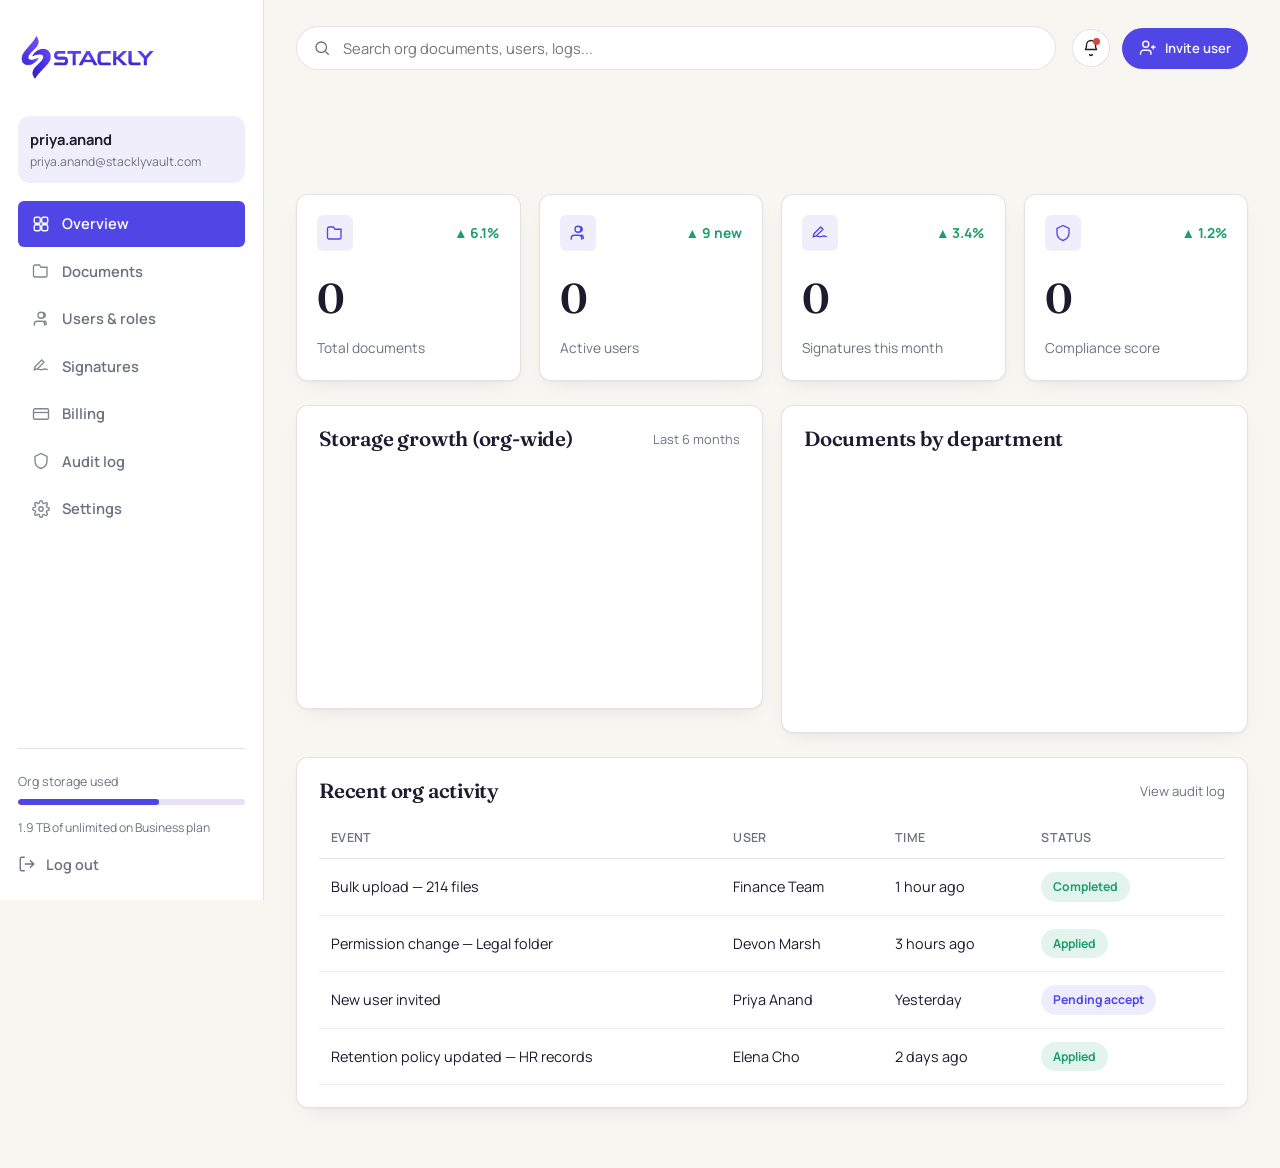
==== commit 10de9c6b: "Enhance sidebar and KPI card styles with animations Updated styles for sidebar and KPI cards, added " ====
--- a/admin-dashboard.html
+++ b/admin-dashboard.html
@@ -183,7 +183,7 @@
   padding:24px 18px; position:sticky; top:0; height:100vh; z-index:40;
 }
 .sidebar-head{ display:flex; align-items:center; justify-content:space-between; margin-bottom:22px; }
-.sidebar-head .logo img{ height:28px; width:auto; }
+.sidebar-head .logo img{ height:70px; width:auto; }
 .sidebar-close{ display:none; }
 
 .user-card{
@@ -251,6 +251,12 @@
 .kpi-card{
   background:var(--surface); border:1px solid var(--line); border-radius:var(--radius-m);
   padding:20px; box-shadow:var(--shadow-card); min-width:0;
+  transition:transform .25s var(--ease), box-shadow .25s var(--ease), border-color .25s var(--ease);
+}
+.kpi-card:hover{
+  transform:translateY(-4px);
+  box-shadow:0 20px 40px -16px rgba(30,27,60,.22);
+  border-color:var(--manila);
 }
 .kpi-top{ display:flex; align-items:center; justify-content:space-between; margin-bottom:14px; }
 .kpi-ic{
@@ -269,6 +275,12 @@
 .panel{
   background:var(--surface); border:1px solid var(--line); border-radius:var(--radius-m);
   padding:22px; box-shadow:var(--shadow-card); margin-bottom:24px; min-width:0;
+  transition:transform .25s var(--ease), box-shadow .25s var(--ease), border-color .25s var(--ease);
+}
+.panel:hover{
+  transform:translateY(-3px);
+  box-shadow:0 20px 40px -16px rgba(30,27,60,.2);
+  border-color:var(--manila);
 }
 .panel:last-child{ margin-bottom:0; }
 .panel-head{ display:flex; align-items:center; justify-content:space-between; margin-bottom:16px; flex-wrap:wrap; gap:8px; }
@@ -891,7 +903,8 @@
     const items = group.children;
     gsap.from(items, {
       opacity:0, y:30, duration:.7, stagger:0.09, ease:'power3.out',
-      scrollTrigger: { trigger: group, start:'top 85%' }
+      scrollTrigger: { trigger: group, start:'top 85%' },
+      onComplete: () => gsap.set(items, { clearProps:'transform,opacity' })
     });
   });
 
@@ -1084,11 +1097,30 @@
 <script>
 
 gsap.registerPlugin(ScrollTrigger);
-initPreloader(function(){
-  initScrollReveals();
-  initCounters();
-  ScrollTrigger.refresh();
-});
+
+/* Fraunces/Manrope swap in asynchronously after the initial paint and
+   change text height/wrapping (e.g. "Signatures this month" wrapping
+   to a second line). Starting scroll-triggered entrance animations
+   before that swap, then calling ScrollTrigger.refresh() mid-tween
+   once the swap happens, desyncs the running tweens — that's what
+   was leaving KPI cards stuck with a leftover translateY offset and
+   visually overlapping the panels below. Instead, wait for fonts to
+   settle (with a fallback timer for browsers without document.fonts)
+   before creating any ScrollTrigger-based animation, so positions are
+   only ever measured once, against final layout. */
+var stacklyAnimStarted = false;
+function stacklyStartAnimations(){
+  if (stacklyAnimStarted) return;
+  stacklyAnimStarted = true;
+  initPreloader(function(){
+    initScrollReveals();
+    initCounters();
+    ScrollTrigger.refresh();
+  });
+}
+var stacklyFontsReady = (document.fonts && document.fonts.ready) ? document.fonts.ready : Promise.resolve();
+stacklyFontsReady.then(stacklyStartAnimations);
+setTimeout(stacklyStartAnimations, 800);
 initCursor();
 initMagnetic();
 initDashSidebar();
@@ -1149,4 +1181,4 @@
 
 </script>
 </body>
-</html>+</html>
